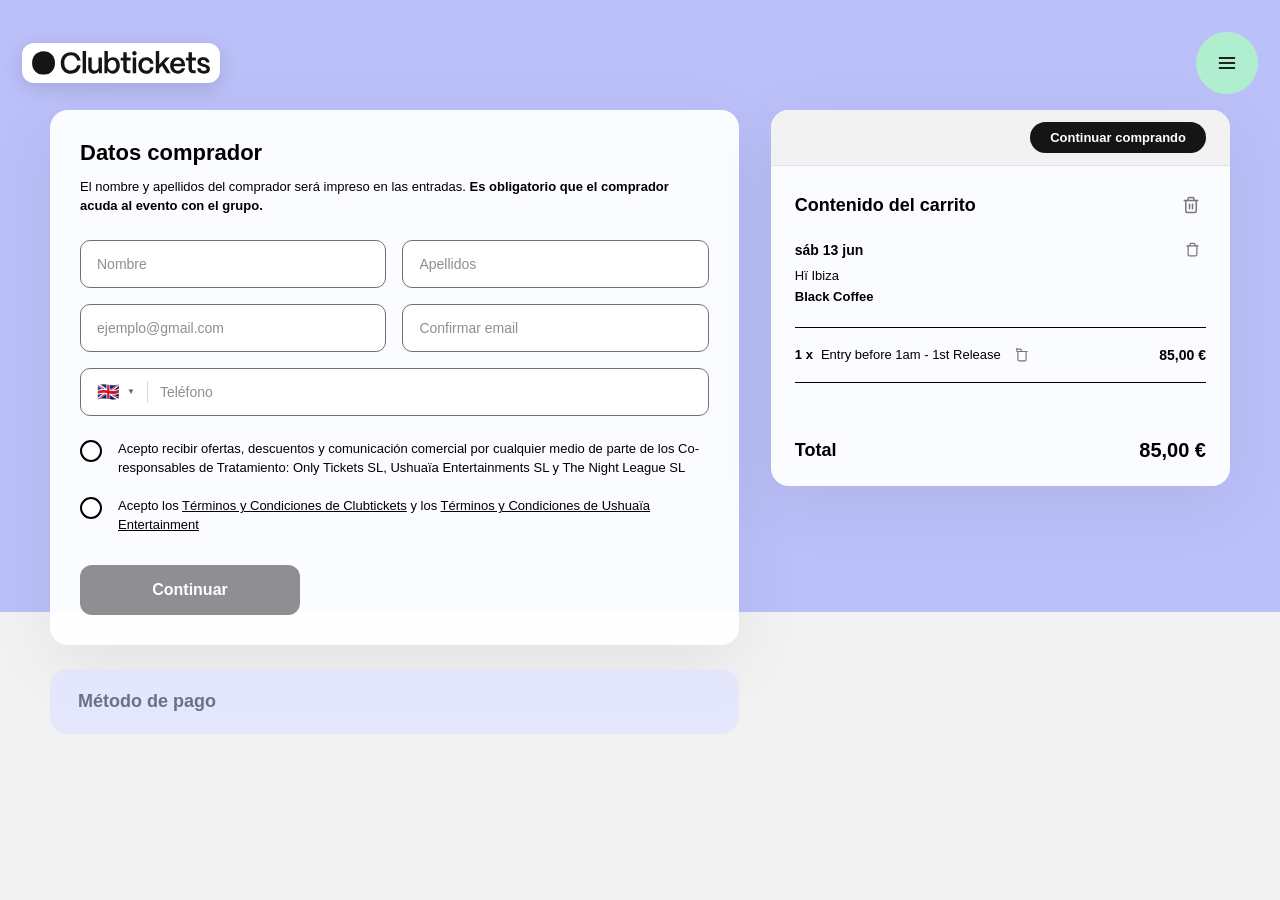
==== checkout.html @ 1be00e1f "ibiza la home" ====
<!DOCTYPE html>
<html lang="es">
<head>
  <meta charset="UTF-8">
  <meta name="viewport" content="width=device-width, initial-scale=1.0">
  <title>Checkout | Clubtickets</title>
  <link rel="stylesheet" href="styles.css">
</head>
<body class="checkout-page">
  <header class="ticket-header">
    <a class="brand" href="index.html" aria-label="Clubtickets">
      <img src="img/logo-header_biza.svg" alt="Clubtickets">
    </a>
    <button class="ticket-menu" type="button" aria-label="Menú">
      <img src="img/logo-menu_biza.svg" alt="">
    </button>
  </header>

  <main class="checkout-main">
    <div class="checkout-grid">
      <!-- Left Column: Forms -->
      <div class="checkout-left">
        <section class="checkout-card buyer-info-card">
          <h2>Datos comprador</h2>
          <p class="buyer-info-desc">
            El nombre y apellidos del comprador será impreso en las entradas. 
            <strong>Es obligatorio que el comprador acuda al evento con el grupo.</strong>
          </p>

          <form id="buyerForm" class="buyer-form">
            <div class="form-row">
              <input type="text" id="nombre" placeholder="Nombre" required>
              <input type="text" id="apellidos" placeholder="Apellidos" required>
            </div>
            
            <div class="form-row">
              <input type="email" id="email" placeholder="ejemplo@gmail.com" required>
              <input type="email" id="confirmEmail" placeholder="Confirmar email" required>
            </div>

            <div class="phone-input-container">
              <div class="country-select" id="countrySelect">
                <span class="flag">🇬🇧</span>
                <span class="dropdown-arrow">▼</span>
              </div>
              <input type="tel" id="telefono" placeholder="Teléfono" required>
            </div>

            <div class="consent-checkboxes">
              <label class="custom-checkbox-label">
                <input type="checkbox" id="consentMarketing">
                <span class="checkbox-circle"></span>
                <span class="checkbox-text">
                  Acepto recibir ofertas, descuentos y comunicación comercial por cualquier medio de parte de los Co-responsables de Tratamiento: Only Tickets SL, Ushuaïa Entertainments SL y The Night League SL
                </span>
              </label>

              <label class="custom-checkbox-label">
                <input type="checkbox" id="consentTerms" required>
                <span class="checkbox-circle"></span>
                <span class="checkbox-text">
                  Acepto los <a href="#" target="_blank">Términos y Condiciones de Clubtickets</a> y los <a href="#" target="_blank">Términos y Condiciones de Ushuaïa Entertainment</a>
                </span>
              </label>
            </div>

            <button type="submit" class="submit-btn" id="submitBtn" disabled>Continuar</button>
          </form>
        </section>

        <!-- Collapsed Payment Section -->
        <section class="checkout-card collapsed-payment-card">
          <h2>Método de pago</h2>
        </section>
      </div>

      <!-- Right Column: Cart -->
      <div class="checkout-right">
        <section class="checkout-card cart-card">
          <div class="cart-header-action">
            <a href="entradas.html" class="continue-shopping-btn">Continuar comprando</a>
          </div>

          <div class="cart-title-row">
            <h2>Contenido del carrito</h2>
            <button class="icon-btn clear-cart-btn" type="button" aria-label="Vaciar carrito">
              <svg width="18" height="18" viewBox="0 0 24 24" fill="none" stroke="currentColor" stroke-width="2" stroke-linecap="round" stroke-linejoin="round">
                <polyline points="3 6 5 6 21 6"></polyline>
                <path d="M19 6v14a2 2 0 0 1-2 2H7a2 2 0 0 1-2-2V6m3 0V4a2 2 0 0 1 2-2h4a2 2 0 0 1 2 2v2"></path>
                <line x1="10" y1="11" x2="10" y2="17"></line>
                <line x1="14" y1="11" x2="14" y2="17"></line>
              </svg>
            </button>
          </div>

          <div class="cart-items-container">
            <!-- Event header block -->
            <div class="cart-event-block">
              <div class="cart-event-title-row">
                <span class="cart-event-date">sáb 13 jun</span>
                <button class="icon-btn remove-event-btn" type="button" aria-label="Eliminar evento">
                  <svg width="15" height="15" viewBox="0 0 24 24" fill="none" stroke="currentColor" stroke-width="2" stroke-linecap="round" stroke-linejoin="round">
                    <polyline points="3 6 5 6 21 6"></polyline>
                    <path d="M19 6v14a2 2 0 0 1-2 2H7a2 2 0 0 1-2-2V6m3 0V4a2 2 0 0 1 2-2h4a2 2 0 0 1 2 2v2"></path>
                  </svg>
                </button>
              </div>
              <div class="cart-event-details">
                <p class="cart-event-venue">Hï Ibiza</p>
                <p class="cart-event-artist">Black Coffee</p>
              </div>
            </div>

            <!-- Ticket rows -->
            <div class="cart-item-row">
              <div class="cart-item-desc">
                <span class="cart-item-qty">1 x</span>
                <span class="cart-item-name">Entry before 1am - 1st Release</span>
                <button class="icon-btn remove-item-btn" type="button" aria-label="Eliminar entrada">
                  <svg width="14" height="14" viewBox="0 0 24 24" fill="none" stroke="currentColor" stroke-width="2" stroke-linecap="round" stroke-linejoin="round">
                    <polyline points="3 6 5 6 21 6"></polyline>
                    <path d="M19 6v14a2 2 0 0 1-2 2H7a2 2 0 0 1-2-2V6M3 0V4a2 2 0 0 1 2-2h4a2 2 0 0 1 2 2v2"></path>
                  </svg>
                </button>
              </div>
              <div class="cart-item-price">85,00 €</div>
            </div>
          </div>

          <div class="cart-total-divider"></div>

          <div class="cart-total-row">
            <span>Total</span>
            <strong class="cart-total-val">85,00 €</strong>
          </div>
        </section>
      </div>
    </div>
  </main>

  <script src="checkout.js"></script>
</body>
</html>
---- styles.css ----
:root {
  --black: #151515;
  --paper: #f2f2f2;
  --white: #fff;
  --muted: #696969;
  --line: #d8d8d8;
  --lavender: #bbc0f9;
  --mint: #b0eed0;
}

* {
  box-sizing: border-box;
}

html {
  scroll-behavior: smooth;
}

body {
  margin: 0;
  background: var(--paper);
  color: #000;
  font-family: Arial, "Helvetica Neue", sans-serif;
  font-size: 14px;
}

a {
  color: inherit;
}

button {
  color: inherit;
  cursor: pointer;
  font: inherit;
}

.site-header {
  align-items: center;
  display: flex;
  justify-content: space-between;
  left: 50%;
  pointer-events: none;
  position: fixed;
  top: 20px;
  transform: translateX(-50%);
  width: calc(100% - 28px);
  z-index: 20;
}

.brand,
.pill-nav,
.header-actions button {
  pointer-events: auto;
}

.brand {
  background: var(--white);
  border-radius: 12px;
  box-shadow: 0 5px 20px #0002;
  display: flex;
  padding: 8px 10px;
}

.brand img {
  display: block;
  height: auto;
  width: 178px;
}

.pill-nav {
  background: var(--white);
  border-radius: 12px;
  box-shadow: 0 5px 20px #0002;
  display: flex;
  gap: 9px;
  left: 50%;
  padding: 7px 12px;
  position: absolute;
  transform: translateX(-50%);
}

.pill-nav a {
  align-items: center;
  border-radius: 8px;
  display: flex;
  font-size: 12px;
  gap: 6px;
  padding: 8px 11px;
  text-decoration: none;
  white-space: nowrap;
}

.pill-nav .is-active {
  background: #000;
  color: #fff;
}

.pill-nav .is-active img {
  filter: brightness(0) invert(1);
}

.pill-nav .muted {
  color: #9a9a9a;
  opacity: .45;
}

.pill-nav img {
  height: 18px;
  width: 18px;
}

.header-actions {
  display: flex;
  gap: 22px;
}

.header-actions button {
  background: var(--white);
  border: 1px solid var(--black);
  border-radius: 50%;
  display: grid;
  height: 60px;
  place-items: center;
  width: 60px;
}

.header-actions .menu {
  background: var(--mint);
  border-color: var(--mint);
}

.header-actions img {
  height: 21px;
  width: 21px;
}

main {
  background: var(--paper);
  margin: 0;
  min-height: 100vh;
  width: 100%;
}

.hero {
  background: #9d9d9d;
  height: 535px;
  overflow: hidden;
  position: relative;
}

.hero-img {
  display: block;
  filter: grayscale(1);
  height: 100%;
  object-fit: cover;
  object-position: center 24%;
  opacity: .82;
  width: 100%;
}

.hero-shade {
  background: linear-gradient(90deg, #0007 0%, #0002 45%, #fff3 100%);
  inset: 0;
  position: absolute;
}

.hero-title {
  bottom: 36px;
  color: var(--white);
  left: 22px;
  position: absolute;
}

.hero-title h1 {
  font-size: clamp(30px, 3.1vw, 48px);
  font-weight: 400;
  letter-spacing: 0;
  line-height: 1;
  margin: 0 0 6px;
}

.hero-title p {
  align-items: center;
  display: flex;
  font-size: 16px;
  font-weight: 700;
  gap: 4px;
  margin: 0;
}

.hero-title img {
  filter: brightness(0) invert(1);
  width: 18px;
}

.event-panel {
  background: var(--paper);
  border-radius: 24px 24px 0 0;
  margin-top: -48px;
  padding: 78px 22px 30px;
  position: relative;
  z-index: 2;
}

.section-head {
  align-items: center;
  display: flex;
  justify-content: space-between;
  margin-bottom: 30px;
}

.section-head h2 {
  align-items: center;
  display: flex;
  font-size: 28px;
  gap: 8px;
  line-height: 1;
  margin: 0;
}

.section-head h2 img {
  width: 18px;
}

.arrows {
  display: flex;
  gap: 17px;
}

.arrows button {
  background: var(--lavender);
  border: 0;
  border-radius: 50%;
  display: grid;
  font-size: 23px;
  height: 48px;
  place-items: center;
  width: 48px;
}

.dates-row {
  display: grid;
  gap: 12px;
  grid-auto-columns: minmax(174px, 1fr);
  grid-auto-flow: column;
  overflow-x: auto;
  padding-bottom: 32px;
  scroll-behavior: smooth;
  scrollbar-width: none;
}

.dates-row::-webkit-scrollbar {
  display: none;
}

.date-card {
  background: var(--white);
  border-radius: 18px;
  min-height: 140px;
  padding: 18px 18px 17px;
}

.date-card .day {
  background: var(--paper);
  border-radius: 20px;
  display: inline-block;
  font-size: 12px;
  padding: 5px 10px;
}

.date-card .info-icon {
  float: right;
  width: 17px;
}

.date-card .time {
  align-items: center;
  display: flex;
  font-size: 13px;
  gap: 5px;
  margin: 16px 0 7px;
}

.date-card .time img {
  width: 14px;
}

.date-card strong {
  display: block;
  font-size: 20px;
  line-height: 1;
  margin-bottom: 17px;
}

.date-card a {
  background: var(--lavender);
  border: 0;
  border-radius: 7px;
  color: #000;
  display: inline-block;
  font-weight: 700;
  line-height: 1;
  padding: 8px 12px;
  text-decoration: none;
}

.rules-title {
  font-size: 26px;
  line-height: 1;
  margin: 12px 0 12px;
}

.rules {
  display: grid;
  gap: 8px;
  grid-template-columns: repeat(4, minmax(120px, 1fr));
  max-width: 690px;
}

.rules article {
  border: 1px solid var(--lavender);
  border-radius: 7px;
  min-height: 70px;
  padding: 10px;
}

.rules img {
  display: block;
  margin-bottom: 10px;
  width: 17px;
}

.rules strong {
  display: block;
  font-size: 14px;
  line-height: 1.15;
}

.rules span {
  display: block;
  font-size: 12px;
  margin-top: 2px;
}

.event-copy {
  margin: 88px auto 0;
  max-width: 1360px;
}

.event-copy h2 {
  font-size: clamp(26px, 2.6vw, 41px);
  letter-spacing: 0;
  line-height: .98;
  margin: 0 0 36px;
}

.event-copy h2:not(:first-child) {
  margin-top: 34px;
}

.event-copy p {
  font-size: 18px;
  line-height: 1.25;
  margin: 0 0 13px;
}

.event-copy a {
  color: #0000ee;
  font-weight: 700;
}

.gallery {
  display: grid;
  gap: 10px;
  grid-template-columns: .55fr .9fr;
  margin: 185px 0 100px;
}

.gallery img {
  aspect-ratio: 16 / 7;
  background: #ddd;
  border-radius: 14px;
  display: block;
  height: 100%;
  object-fit: cover;
  width: 100%;
}

.faq {
  padding: 0 0 58px;
}

.faq h2 {
  font-size: clamp(36px, 4.2vw, 56px);
  letter-spacing: 0;
  line-height: 1;
  margin: 0 0 18px 36px;
}

.faq button {
  align-items: center;
  background: transparent;
  border: 0;
  border-top: 1px solid #000;
  display: flex;
  font-size: 22px;
  font-weight: 700;
  gap: 32px;
  min-height: 62px;
  padding: 13px 0;
  text-align: left;
  width: 100%;
}

.faq button:last-child {
  border-bottom: 1px solid #000;
}

.map-section {
  background: var(--paper);
}

.map-toolbar {
  align-items: center;
  background: var(--white);
  border-top: 1px solid var(--line);
  display: flex;
  gap: 28px;
  height: 42px;
  padding: 0 12px;
}

.map-toolbar button {
  background: var(--black);
  border: 0;
  border-radius: 4px;
  color: var(--mint);
  margin-left: auto;
  padding: 8px 18px;
}

.map {
  background:
    linear-gradient(120deg, transparent 0 44%, #b5d5e8 44% 55%, transparent 55%),
    linear-gradient(25deg, #f7e2c2 0 21%, #f7f1e7 21% 45%, #d5edcf 45% 62%, #f2e0d5 62% 78%, #d8edc8 78%);
  border-top: 1px solid #cfcfcf;
  height: 360px;
  overflow: hidden;
  position: relative;
}

.map:before,
.map:after {
  content: "";
  inset: -60px;
  position: absolute;
}

.map:before {
  background: repeating-linear-gradient(34deg, transparent 0 50px, #fff8 51px 57px, transparent 58px 102px);
}

.map:after {
  background: repeating-linear-gradient(112deg, transparent 0 82px, #e9cab4 83px 89px, transparent 90px 142px);
  opacity: .55;
}

.map > button {
  background: var(--white);
  border: 0;
  border-radius: 22px;
  left: 12px;
  padding: 12px 18px;
  position: absolute;
  top: 22px;
  z-index: 2;
}

.pin {
  background: var(--black);
  border-radius: 50%;
  box-shadow: 0 0 0 12px var(--white);
  height: 48px;
  left: 50%;
  position: absolute;
  top: 42%;
  transform: translate(-50%, -50%);
  width: 48px;
  z-index: 2;
}

.pin:after {
  background: var(--mint);
  border-radius: 50%;
  content: "";
  inset: 14px;
  position: absolute;
}

.price {
  background: var(--white);
  border-radius: 14px;
  box-shadow: 0 1px 4px #0002;
  color: #3860be;
  font-weight: 700;
  padding: 6px 9px;
  position: absolute;
  z-index: 2;
}

.p1 { left: 51%; top: 55%; }
.p2 { left: 35%; top: 80%; }
.p3 { left: 42%; top: 67%; }
.p4 { left: 58%; top: 38%; }

.site-footer {
  background: var(--black);
  color: #fff;
  margin: 0;
  padding: 42px 22px 24px;
  width: 100%;
}

.footer-logo {
  display: block;
  margin: 0 auto 44px;
  max-width: 80%;
  width: 330px;
}

.footer-grid {
  display: grid;
  gap: 72px;
  grid-template-columns: 1.45fr 1fr 1.1fr .72fr;
}

.site-footer h3 {
  border-bottom: 1px solid var(--mint);
  font-size: 24px;
  font-weight: 700;
  line-height: 1;
  margin: 0 0 14px;
  padding: 0 0 14px;
}

.site-footer p {
  border-bottom: 1px solid #b0eed077;
  color: #eee;
  font-size: 18px;
  line-height: 1;
  margin: 0 0 14px;
  padding: 0 0 14px;
}

.social {
  display: flex;
  flex-direction: column;
  gap: 22px;
  padding-top: 62px;
}

.social button {
  background: transparent;
  border: 1px solid var(--mint);
  border-radius: 12px;
  color: #fff;
  font-size: 18px;
  padding: 13px 26px;
}

.legal {
  color: #888;
  display: flex;
  font-size: 16px;
  gap: 72px;
  margin-top: 72px;
}

.chat,
.cookies {
  background: #fff;
  border: 3px solid var(--lavender);
  border-radius: 50%;
  bottom: 18px;
  height: 43px;
  position: fixed;
  transition: bottom 0.3s cubic-bezier(0.16, 1, 0.3, 1);
  width: 43px;
  z-index: 30;
}

.chat {
  right: 18px;
}

.cookies {
  left: 18px;
}

.tickets-page {
  background:
    linear-gradient(90deg, #0006 0%, #fff4 100%),
    url("img/smart_retina_.jpeg") center top / cover fixed;
  min-height: 100vh;
}

.tickets-page:before {
  background: #fffffff0;
  content: "";
  inset: 0 0 0 50%;
  pointer-events: none;
  position: fixed;
}

.ticket-header {
  align-items: center;
  display: flex;
  justify-content: space-between;
  left: 22px;
  pointer-events: none;
  position: fixed;
  right: 22px;
  top: 32px;
  z-index: 20;
}

.ticket-header .brand,
.ticket-menu {
  pointer-events: auto;
}

.ticket-menu {
  background: var(--mint);
  border: 0;
  border-radius: 50%;
  display: grid;
  height: 62px;
  place-items: center;
  width: 62px;
}

.ticket-menu img {
  width: 20px;
}

.ticket-main {
  background: transparent;
  display: grid;
  gap: 26px;
  margin: 0;
  min-height: 100vh;
  padding: 92px 20px 110px;
  position: relative;
  width: min(100%, 980px);
  z-index: 1;
}

.checkout-card {
  background: #fffffff2;
  border-radius: 18px;
  box-shadow: 0 18px 70px #00000012;
  overflow: hidden;
}

.checkout-card-main {
  margin-top: 0;
}

.event-summary {
  align-items: center;
  border-bottom: 1px solid #eee;
  display: flex;
  gap: 20px;
  padding: 26px 28px 22px;
}

.event-summary > img {
  border-radius: 8px;
  box-shadow: 0 8px 22px #0002;
  height: 68px;
  object-fit: cover;
  width: 68px;
}

.event-summary h1 {
  font-size: 29px;
  line-height: 1;
  margin: 0 0 14px;
}

.event-summary p {
  align-items: center;
  color: #9a9a9a;
  display: flex;
  flex-wrap: wrap;
  font-size: 13px;
  gap: 18px;
  margin: 0;
}

.event-summary span,
.ticket-section-title {
  align-items: center;
  display: flex;
  gap: 7px;
}

.event-summary span img,
.ticket-section-title img {
  opacity: .75;
  width: 16px;
}

.ticket-section-title {
  border-bottom: 1px solid #eee;
  font-size: 17px;
  line-height: 1;
  margin: 0;
  padding: 18px 28px;
}

.ticket-list {
  display: grid;
  gap: 14px;
  padding: 24px 20px;
}

.ticket-row {
  align-items: center;
  background: #f8f8f9e8;
  border: 1px solid #e4e4e8;
  border-radius: 12px;
  display: grid;
  gap: 16px;
  grid-template-columns: 1fr auto auto;
  min-height: 82px;
  padding: 18px 20px;
}

.ticket-row h3 {
  font-size: 16px;
  line-height: 1.15;
  margin: 0 0 9px;
}

.ticket-row h3 span {
  color: #888;
  font-size: 13px;
  margin-left: 8px;
}

.ticket-row p {
  color: #777;
  font-size: 12px;
  line-height: 1.25;
  margin: 0;
}

.ticket-row small {
  background: #f4b000;
  border-radius: 4px;
  display: inline-block;
  font-size: 11px;
  font-weight: 700;
  margin-bottom: 13px;
  padding: 4px 9px;
}

.ticket-row strong {
  color: var(--lavender);
  font-size: 17px;
}

.quantity {
  align-items: center;
  background: #fff;
  border: 1px solid #d8d8d8;
  border-radius: 7px;
  display: grid;
  grid-template-columns: 34px 34px 34px;
  height: 34px;
  overflow: hidden;
}

.quantity button {
  background: #fff;
  border: 0;
  font-size: 24px;
  height: 34px;
  line-height: 1;
}

.quantity span {
  border-left: 1px solid #e2e2e2;
  border-right: 1px solid #e2e2e2;
  display: grid;
  font-weight: 700;
  height: 34px;
  place-items: center;
}

.info-checkout {
  padding-bottom: 38px;
}

.info-checkout h3 {
  color: #777;
  font-size: 13px;
  margin: 34px 28px 14px;
}

.ticket-rules {
  margin: 0 28px;
  max-width: none;
}

.time-box,
.lineup-box {
  background: #f4f4f5e8;
  border-radius: 10px;
  margin: 0 28px;
  padding: 20px 22px;
}

.time-box {
  align-items: center;
  display: grid;
  gap: 2px 14px;
  grid-template-columns: 30px auto 1fr;
}

.time-box img {
  grid-row: span 2;
  width: 30px;
}

.time-box span {
  color: #888;
  font-size: 12px;
}

.time-box strong {
  font-size: 18px;
}

.lineup-box p {
  font-size: 15px;
  margin: 0 0 9px;
}

.lineup-box p:nth-child(4) {
  margin-top: 28px;
}

@media (max-width: 900px) {
  .site-header {
    top: 10px;
  }

  .brand img {
    width: 145px;
  }

  .pill-nav {
    display: none;
  }

  .header-actions {
    gap: 12px;
  }

  .header-actions button {
    height: 42px;
    width: 42px;
  }

  .hero {
    height: 325px;
  }

  .hero-title {
    bottom: 38px;
  }

  .event-panel {
    border-radius: 18px 18px 0 0;
    margin-top: -28px;
    padding: 42px 14px 78px;
  }

  .section-head h2 {
    font-size: 22px;
  }

  .arrows button {
    height: 40px;
    width: 40px;
  }

  .dates-row {
    grid-auto-columns: 150px;
  }

  .date-card {
    min-height: 120px;
    padding: 14px;
  }

  .date-card strong {
    font-size: 17px;
  }

  .rules-title {
    font-size: 20px;
  }

  .rules {
    grid-template-columns: repeat(4, minmax(88px, 1fr));
  }

  .event-copy {
    margin-top: 70px;
    padding: 0 14px;
  }

  .event-copy p {
    font-size: 14px;
  }

  .gallery {
    margin: 90px 0 70px;
  }

  .faq h2 {
    margin-left: 22px;
  }

  .faq button {
    font-size: 18px;
    gap: 24px;
  }

  .footer-grid {
    gap: 22px;
    grid-template-columns: 1fr;
  }

  .site-footer h3 {
    font-size: 22px;
  }

  .site-footer p,
  .social button {
    font-size: 16px;
  }

  .social {
    padding-top: 12px;
  }

  .legal {
    flex-direction: column;
    gap: 12px;
    margin-top: 42px;
  }
}

@media (max-width: 560px) {
  .hero {
    height: 285px;
  }

  .hero-img {
    object-position: center top;
  }

  .hero-title h1 {
    font-size: 29px;
  }

  .section-head {
    margin-bottom: 20px;
  }

  .rules {
    grid-template-columns: repeat(2, minmax(0, 1fr));
  }

  .event-copy {
    margin-top: 50px;
    padding: 0 4px;
  }

  .event-copy h2 {
    line-height: 1.04;
  }

  .gallery {
    grid-template-columns: 1fr;
    margin: 64px 0 54px;
  }

  .gallery img {
    aspect-ratio: 16 / 9;
  }

  .faq h2 {
    margin-left: 0;
  }

  .faq button {
    font-size: 16px;
    gap: 14px;
  }

  .map-toolbar {
    gap: 14px;
    overflow-x: auto;
  }

  .map-toolbar button {
    white-space: nowrap;
  }

  .tickets-page:before {
    inset: 0;
  }

  .ticket-header {
    left: 14px;
    right: 14px;
    top: 14px;
  }

  .ticket-menu {
    height: 44px;
    width: 44px;
  }

  .ticket-main {
    padding: 74px 12px 92px;
  }

  .event-summary {
    align-items: flex-start;
    padding: 18px;
  }

  .event-summary h1 {
    font-size: 23px;
  }

  .event-summary p {
    gap: 10px;
  }

  .ticket-section-title {
    padding: 16px 18px;
  }

  .ticket-list {
    padding: 16px;
  }

  .ticket-row {
    grid-template-columns: 1fr;
    padding: 16px;
  }

  .ticket-row strong {
    justify-self: start;
  }

  .quantity {
    justify-self: end;
  }

  .ticket-rules {
    grid-template-columns: repeat(2, minmax(0, 1fr));
    margin: 0 18px;
  }

  .info-checkout h3 {
    margin-left: 18px;
    margin-right: 18px;
  }

  .time-box,
  .lineup-box {
    margin-left: 18px;
    margin-right: 18px;
  }
}

/* ==========================================================================
   Checkout Footer Bar
   ========================================================================== */
.checkout-footer {
  background: #ffffff;
  border-top: 1px solid #e4e4e8;
  bottom: 0;
  box-shadow: 0 -10px 30px rgba(0, 0, 0, 0.05);
  left: 0;
  position: fixed;
  right: 0;
  transform: translateY(100%);
  transition: transform 0.3s cubic-bezier(0.16, 1, 0.3, 1);
  z-index: 100;
}

.checkout-footer.is-visible {
  transform: translateY(0);
}

.checkout-footer-container {
  align-items: center;
  display: flex;
  justify-content: space-between;
  margin: 0 auto;
  max-width: 980px;
  padding: 16px 20px;
  width: 100%;
}

.checkout-footer-info {
  display: flex;
  flex-direction: column;
}

.checkout-footer-count {
  color: #777;
  font-size: 13px;
  font-weight: 500;
  margin-bottom: 4px;
}

.checkout-footer-price {
  color: #000;
  font-size: 24px;
  font-weight: 700;
}

.checkout-footer-btn {
  background: var(--black);
  border: 0;
  border-radius: 8px;
  color: #fff;
  font-size: 16px;
  font-weight: 700;
  padding: 14px 28px;
  transition: opacity 0.2s ease, transform 0.1s ease;
}

.checkout-footer-btn:hover {
  opacity: 0.9;
}

.checkout-footer-btn:active {
  transform: scale(0.98);
}

body.has-checkout-footer .chat,
body.has-checkout-footer .cookies {
  bottom: 98px;
}

@media (max-width: 560px) {
  .checkout-footer-container {
    padding: 12px 16px;
  }
  
  .checkout-footer-price {
    font-size: 20px;
  }
  
  .checkout-footer-btn {
    font-size: 14px;
    padding: 10px 20px;
  }

  body.has-checkout-footer .chat,
  body.has-checkout-footer .cookies {
    bottom: 86px;
  }
}

/* ==========================================================================
   Checkout Page Layout & Components
   ========================================================================== */
.checkout-page {
  background: linear-gradient(to bottom, #bbc0f9 68%, var(--paper) 68%);
  min-height: 100vh;
}

.checkout-main {
  background: transparent;
  margin: 0;
  min-height: 100vh;
  padding: 110px 20px 40px;
  position: relative;
  width: 100%;
}

.checkout-grid {
  display: grid;
  grid-template-columns: 1.2fr 0.8fr;
  gap: 32px;
  margin: 0 auto;
  max-width: 1180px;
  width: 100%;
}

.checkout-left,
.checkout-right {
  display: flex;
  flex-direction: column;
}

.buyer-info-card {
  padding: 30px;
}

.buyer-info-card h2 {
  font-size: 22px;
  font-weight: 700;
  margin: 0 0 12px;
  color: #000;
}

.buyer-info-desc {
  color: #000;
  font-size: 13px;
  line-height: 1.45;
  margin: 0 0 24px;
}

.buyer-info-desc strong {
  font-weight: 700;
}

.buyer-form .form-row {
  display: grid;
  grid-template-columns: 1fr 1fr;
  gap: 16px;
  margin-bottom: 16px;
}

.buyer-form input[type="text"],
.buyer-form input[type="email"],
.buyer-form input[type="tel"] {
  border: 1px solid #707070;
  border-radius: 10px;
  font-size: 14px;
  height: 48px;
  padding: 0 16px;
  width: 100%;
  background: #fff;
  color: #000;
  outline: none;
}

.buyer-form input::placeholder {
  color: #8e8e93;
}

.phone-input-container {
  align-items: center;
  border: 1px solid #707070;
  border-radius: 10px;
  display: flex;
  height: 48px;
  margin-bottom: 24px;
  overflow: hidden;
  background: #fff;
  padding: 0 16px;
}

.country-select {
  align-items: center;
  display: flex;
  gap: 8px;
  margin-right: 12px;
  user-select: none;
  border-right: 1px solid #d8d8d8;
  padding-right: 12px;
}

.country-select .flag {
  font-size: 18px;
}

.country-select .dropdown-arrow {
  font-size: 8px;
  color: #666;
}

.phone-input-container input[type="tel"] {
  border: 0;
  height: 100%;
  padding: 0;
  width: 100%;
}

.consent-checkboxes {
  margin-bottom: 30px;
}

.custom-checkbox-label {
  align-items: flex-start;
  cursor: pointer;
  display: flex;
  gap: 16px;
  margin-bottom: 20px;
}

.custom-checkbox-label input[type="checkbox"] {
  display: none;
}

.checkbox-circle {
  border: 2px solid #000;
  border-radius: 50%;
  display: inline-block;
  flex-shrink: 0;
  height: 22px;
  position: relative;
  width: 22px;
  background: #fff;
}

.custom-checkbox-label input[type="checkbox"]:checked + .checkbox-circle::after {
  background: #000;
  border-radius: 50%;
  content: "";
  height: 12px;
  left: 50%;
  position: absolute;
  top: 50%;
  transform: translate(-50%, -50%);
  width: 12px;
}

.checkbox-text {
  font-size: 13px;
  line-height: 1.45;
  color: #000;
}

.checkbox-text a {
  color: inherit;
  text-decoration: underline;
}

.submit-btn {
  background: #8e8e93;
  border: 0;
  border-radius: 12px;
  color: #fff;
  font-size: 16px;
  font-weight: 700;
  height: 50px;
  width: 100%;
  max-width: 220px;
  transition: background-color 0.2s ease, opacity 0.2s ease;
}

.submit-btn:not(:disabled) {
  background: var(--black);
  cursor: pointer;
}

.submit-btn:not(:disabled):hover {
  opacity: 0.9;
}

.submit-btn:active:not(:disabled) {
  transform: scale(0.98);
}

.collapsed-payment-card {
  background: rgba(225, 228, 255, 0.75);
  border-radius: 18px;
  padding: 22px 28px;
  margin-top: 24px;
  box-shadow: none;
}

.collapsed-payment-card h2 {
  color: #6d7085;
  font-size: 18px;
  margin: 0;
  font-weight: 600;
}

.cart-card {
  padding: 0;
  overflow: hidden;
}

.cart-header-action {
  background: #f2f2f2;
  padding: 12px 24px;
  display: flex;
  justify-content: flex-end;
  border-bottom: 1px solid #e4e4e8;
}

.continue-shopping-btn {
  background: var(--black);
  border: 0;
  border-radius: 16px;
  color: #fff;
  font-size: 13px;
  font-weight: 700;
  padding: 8px 20px;
  text-decoration: none;
  transition: opacity 0.2s ease;
}

.continue-shopping-btn:hover {
  opacity: 0.9;
}

.cart-card .cart-title-row {
  display: flex;
  justify-content: space-between;
  align-items: center;
  padding: 24px 24px 16px;
}

.cart-title-row h2 {
  font-size: 18px;
  font-weight: 700;
  margin: 0;
  color: #000;
}

.icon-btn {
  background: transparent;
  border: 0;
  color: #777;
  cursor: pointer;
  display: inline-flex;
  align-items: center;
  justify-content: center;
  padding: 6px;
  transition: color 0.2s ease, transform 0.1s ease;
}

.icon-btn:hover {
  color: #000;
}

.icon-btn:active {
  transform: scale(0.9);
}

.cart-items-container {
  padding: 0 24px 16px;
}

.cart-event-block {
  margin-bottom: 20px;
}

.cart-event-title-row {
  display: flex;
  justify-content: space-between;
  align-items: center;
  margin-bottom: 4px;
}

.cart-event-date {
  font-size: 14px;
  font-weight: 700;
  color: #000;
}

.cart-event-details {
  font-size: 13px;
  color: #000;
  line-height: 1.45;
}

.cart-event-venue,
.cart-event-artist {
  margin: 0 0 2px;
}

.cart-event-artist {
  font-weight: 700;
}

.cart-item-row {
  display: flex;
  justify-content: space-between;
  align-items: center;
  padding: 14px 0;
  border-top: 1.5px solid #000;
  border-bottom: 1.5px solid #000;
  margin-bottom: 24px;
}

.cart-item-desc {
  display: flex;
  align-items: center;
  gap: 8px;
  font-size: 13px;
  color: #000;
}

.cart-item-qty {
  font-weight: 700;
}

.cart-item-name {
  font-weight: 500;
}

.cart-item-price {
  font-size: 14px;
  font-weight: 700;
  color: #000;
}

.cart-total-row {
  display: flex;
  justify-content: space-between;
  align-items: center;
  padding: 16px 24px 24px;
  font-size: 18px;
}

.cart-total-row span {
  font-weight: 600;
}

.cart-total-val {
  font-size: 20px;
  font-weight: 700;
  color: #000;
}

@media (max-width: 900px) {
  .checkout-grid {
    grid-template-columns: 1fr;
    gap: 24px;
  }
}

@media (max-width: 560px) {
  .checkout-page {
    background: linear-gradient(to bottom, #bbc0f9 50%, var(--paper) 50%);
  }

  .checkout-main {
    padding: 80px 12px 30px;
  }

  .buyer-info-card {
    padding: 20px 16px;
  }

  .buyer-form .form-row {
    grid-template-columns: 1fr;
    gap: 12px;
  }
  
  .submit-btn {
    max-width: 100%;
  }

  .cart-card .cart-title-row {
    padding: 20px 16px 12px;
  }

  .cart-items-container {
    padding: 0 16px 12px;
  }

  .cart-total-row {
    padding: 12px 16px 20px;
  }
}
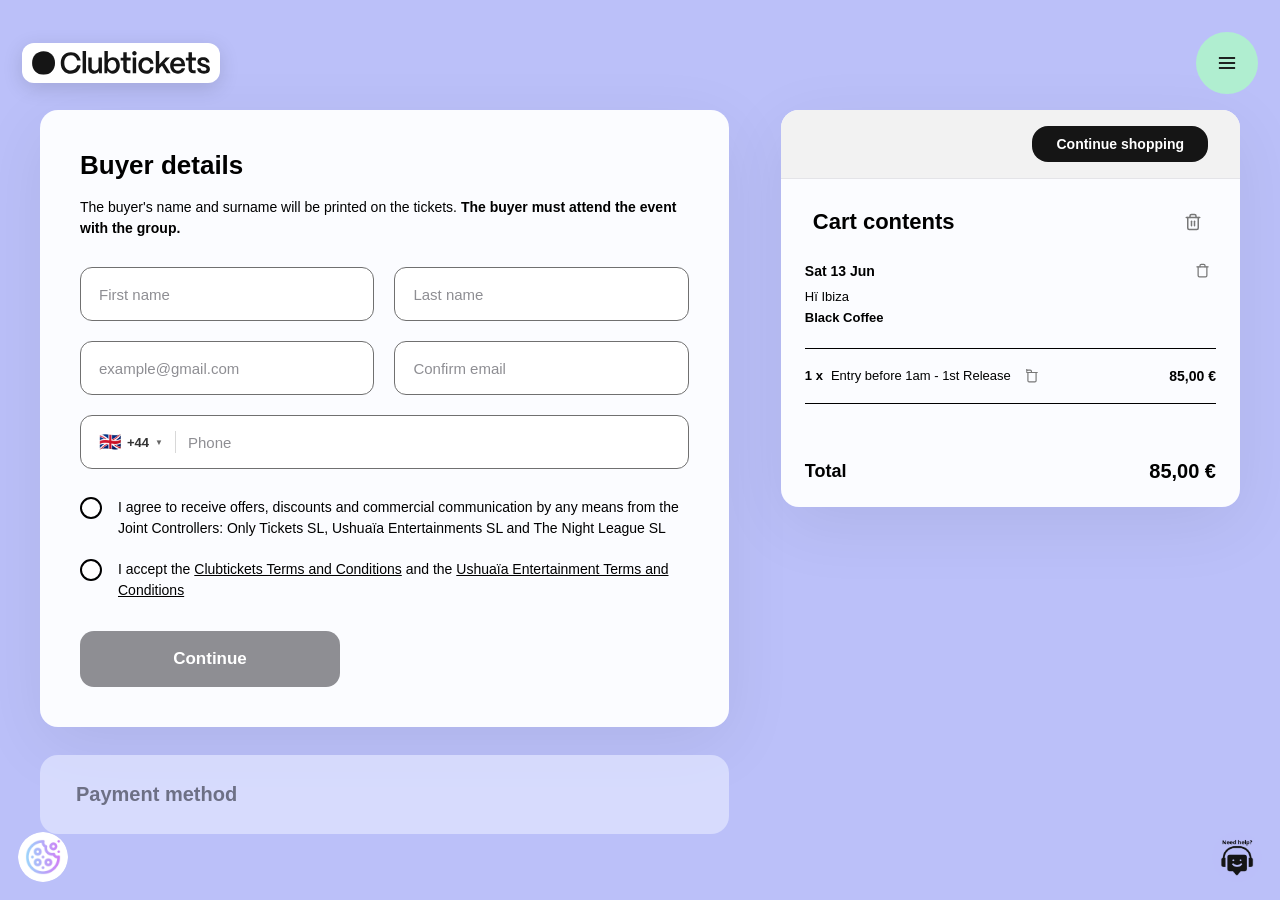
==== commit b6f5cb8c: "card card" ====
--- a/checkout.html
+++ b/checkout.html
@@ -1,5 +1,5 @@
 <!DOCTYPE html>
-<html lang="es">
+<html lang="en">
 <head>
   <meta charset="UTF-8">
   <meta name="viewport" content="width=device-width, initial-scale=1.0">
@@ -11,7 +11,7 @@
     <a class="brand" href="index.html" aria-label="Clubtickets">
       <img src="img/logo-header_biza.svg" alt="Clubtickets">
     </a>
-    <button class="ticket-menu" type="button" aria-label="Menú">
+    <button class="ticket-menu" type="button" aria-label="Menu">
       <img src="img/logo-menu_biza.svg" alt="">
     </button>
   </header>
@@ -21,29 +21,33 @@
       <!-- Left Column: Forms -->
       <div class="checkout-left">
         <section class="checkout-card buyer-info-card">
-          <h2>Datos comprador</h2>
+          <h2>Buyer details</h2>
           <p class="buyer-info-desc">
-            El nombre y apellidos del comprador será impreso en las entradas. 
-            <strong>Es obligatorio que el comprador acuda al evento con el grupo.</strong>
+            The buyer's name and surname will be printed on the tickets.
+            <strong>The buyer must attend the event with the group.</strong>
           </p>
 
           <form id="buyerForm" class="buyer-form">
             <div class="form-row">
-              <input type="text" id="nombre" placeholder="Nombre" required>
-              <input type="text" id="apellidos" placeholder="Apellidos" required>
+              <input type="text" id="nombre" placeholder="First name" required>
+              <input type="text" id="apellidos" placeholder="Last name" required>
             </div>
             
             <div class="form-row">
-              <input type="email" id="email" placeholder="ejemplo@gmail.com" required>
-              <input type="email" id="confirmEmail" placeholder="Confirmar email" required>
+              <input type="email" id="email" placeholder="example@gmail.com" required>
+              <input type="email" id="confirmEmail" placeholder="Confirm email" required>
             </div>
 
             <div class="phone-input-container">
-              <div class="country-select" id="countrySelect">
-                <span class="flag">🇬🇧</span>
-                <span class="dropdown-arrow">▼</span>
+              <div class="country-select-wrapper">
+                <div class="country-select" id="countrySelect">
+                  <span class="flag" id="selectedFlag">🇬🇧</span>
+                  <span class="dial-code" id="selectedDial">+44</span>
+                  <span class="dropdown-arrow">▼</span>
+                </div>
+                <div class="country-dropdown" id="countryDropdown"></div>
               </div>
-              <input type="tel" id="telefono" placeholder="Teléfono" required>
+              <input type="tel" id="telefono" placeholder="Phone" required>
             </div>
 
             <div class="consent-checkboxes">
@@ -51,7 +55,7 @@
                 <input type="checkbox" id="consentMarketing">
                 <span class="checkbox-circle"></span>
                 <span class="checkbox-text">
-                  Acepto recibir ofertas, descuentos y comunicación comercial por cualquier medio de parte de los Co-responsables de Tratamiento: Only Tickets SL, Ushuaïa Entertainments SL y The Night League SL
+                  I agree to receive offers, discounts and commercial communication by any means from the Joint Controllers: Only Tickets SL, Ushuaïa Entertainments SL and The Night League SL
                 </span>
               </label>
 
@@ -59,18 +63,18 @@
                 <input type="checkbox" id="consentTerms" required>
                 <span class="checkbox-circle"></span>
                 <span class="checkbox-text">
-                  Acepto los <a href="#" target="_blank">Términos y Condiciones de Clubtickets</a> y los <a href="#" target="_blank">Términos y Condiciones de Ushuaïa Entertainment</a>
+                  I accept the <a href="#" target="_blank">Clubtickets Terms and Conditions</a> and the <a href="#" target="_blank">Ushuaïa Entertainment Terms and Conditions</a>
                 </span>
               </label>
             </div>
 
-            <button type="submit" class="submit-btn" id="submitBtn" disabled>Continuar</button>
+            <button type="submit" class="submit-btn" id="submitBtn" disabled>Continue</button>
           </form>
         </section>
 
         <!-- Collapsed Payment Section -->
         <section class="checkout-card collapsed-payment-card">
-          <h2>Método de pago</h2>
+          <h2>Payment method</h2>
         </section>
       </div>
 
@@ -78,12 +82,12 @@
       <div class="checkout-right">
         <section class="checkout-card cart-card">
           <div class="cart-header-action">
-            <a href="entradas.html" class="continue-shopping-btn">Continuar comprando</a>
+            <a href="entradas.html" class="continue-shopping-btn">Continue shopping</a>
           </div>
 
           <div class="cart-title-row">
-            <h2>Contenido del carrito</h2>
-            <button class="icon-btn clear-cart-btn" type="button" aria-label="Vaciar carrito">
+            <h2>Cart contents</h2>
+            <button class="icon-btn clear-cart-btn" type="button" aria-label="Empty cart">
               <svg width="18" height="18" viewBox="0 0 24 24" fill="none" stroke="currentColor" stroke-width="2" stroke-linecap="round" stroke-linejoin="round">
                 <polyline points="3 6 5 6 21 6"></polyline>
                 <path d="M19 6v14a2 2 0 0 1-2 2H7a2 2 0 0 1-2-2V6m3 0V4a2 2 0 0 1 2-2h4a2 2 0 0 1 2 2v2"></path>
@@ -97,8 +101,8 @@
             <!-- Event header block -->
             <div class="cart-event-block">
               <div class="cart-event-title-row">
-                <span class="cart-event-date">sáb 13 jun</span>
-                <button class="icon-btn remove-event-btn" type="button" aria-label="Eliminar evento">
+                <span class="cart-event-date">Sat 13 Jun</span>
+                <button class="icon-btn remove-event-btn" type="button" aria-label="Remove event">
                   <svg width="15" height="15" viewBox="0 0 24 24" fill="none" stroke="currentColor" stroke-width="2" stroke-linecap="round" stroke-linejoin="round">
                     <polyline points="3 6 5 6 21 6"></polyline>
                     <path d="M19 6v14a2 2 0 0 1-2 2H7a2 2 0 0 1-2-2V6m3 0V4a2 2 0 0 1 2-2h4a2 2 0 0 1 2 2v2"></path>
@@ -116,7 +120,7 @@
               <div class="cart-item-desc">
                 <span class="cart-item-qty">1 x</span>
                 <span class="cart-item-name">Entry before 1am - 1st Release</span>
-                <button class="icon-btn remove-item-btn" type="button" aria-label="Eliminar entrada">
+                <button class="icon-btn remove-item-btn" type="button" aria-label="Remove ticket">
                   <svg width="14" height="14" viewBox="0 0 24 24" fill="none" stroke="currentColor" stroke-width="2" stroke-linecap="round" stroke-linejoin="round">
                     <polyline points="3 6 5 6 21 6"></polyline>
                     <path d="M19 6v14a2 2 0 0 1-2 2H7a2 2 0 0 1-2-2V6M3 0V4a2 2 0 0 1 2-2h4a2 2 0 0 1 2 2v2"></path>
@@ -138,6 +142,12 @@
     </div>
   </main>
 
+  <button class="chat" aria-label="Help">
+    <img src="img/bizar-help.webp" alt="Help">
+  </button>
+  <button class="cookies" aria-label="Cookies">
+    <img src="img/cookies_biza.png" alt="Cookies">
+  </button>
   <script src="checkout.js"></script>
 </body>
 </html>
--- a/styles.css
+++ b/styles.css
@@ -1,3 +1,10 @@
+@font-face {
+  font-family: 'PP Mori';
+  src: url('PPMori-Regular-biza.otf') format('opentype');
+  font-weight: 400;
+  font-style: normal;
+}
+
 :root {
   --black: #151515;
   --paper: #f2f2f2;
@@ -72,9 +79,9 @@
   border-radius: 12px;
   box-shadow: 0 5px 20px #0002;
   display: flex;
-  gap: 9px;
+  gap: 12px;
   left: 50%;
-  padding: 7px 12px;
+  padding: 10px 16px;
   position: absolute;
   transform: translateX(-50%);
 }
@@ -83,9 +90,9 @@
   align-items: center;
   border-radius: 8px;
   display: flex;
-  font-size: 12px;
-  gap: 6px;
-  padding: 8px 11px;
+  font-size: 14px;
+  gap: 8px;
+  padding: 10px 14px;
   text-decoration: none;
   white-space: nowrap;
 }
@@ -105,8 +112,8 @@
 }
 
 .pill-nav img {
-  height: 18px;
-  width: 18px;
+  height: 20px;
+  width: 20px;
 }
 
 .header-actions {
@@ -141,9 +148,146 @@
   width: 100%;
 }
 
+.menu-overlay {
+  background: #B0EED0;
+  display: flex;
+  flex-direction: column;
+  height: 100dvh;
+  inset: 0;
+  opacity: 0;
+  pointer-events: none;
+  position: fixed;
+  transform: translateX(100%);
+  transition: transform 0.4s cubic-bezier(0.16, 1, 0.3, 1), opacity 0.3s ease;
+  width: 100%;
+  z-index: 40;
+}
+
+.menu-overlay.is-open {
+  opacity: 1;
+  pointer-events: auto;
+  transform: translateX(0);
+}
+
+body.menu-open {
+  overflow: hidden;
+}
+
+.menu-overlay-top {
+  align-items: center;
+  display: flex;
+  justify-content: space-between;
+  padding: 22px 22px 0;
+}
+
+.menu-brand {
+  background: var(--white);
+  border-radius: 12px;
+  box-shadow: 0 5px 20px #0002;
+  display: flex;
+  padding: 8px 10px;
+}
+
+.menu-brand img {
+  display: block;
+  height: auto;
+  width: 178px;
+}
+
+.lang-switch {
+  align-items: center;
+  display: flex;
+  font-size: 14px;
+  font-weight: 500;
+  gap: 4px;
+}
+
+.lang-switch a {
+  color: #666;
+  text-decoration: none;
+}
+
+.lang-switch a.is-active {
+  color: #000;
+  font-weight: 700;
+}
+
+.lang-switch span {
+  color: #888;
+}
+
+.menu-close {
+  background: var(--mint);
+  border: 1px solid var(--black);
+  border-radius: 50%;
+  cursor: pointer;
+  display: grid;
+  height: 60px;
+  place-items: center;
+  width: 60px;
+}
+
+.menu-close img {
+  height: 21px;
+  width: 21px;
+}
+
+.menu-overlay-nav {
+  display: grid;
+  flex: 1;
+  gap: 48px;
+  grid-template-columns: 1.4fr 1fr;
+  margin: 0 auto;
+  max-width: 1200px;
+  overflow-y: auto;
+  padding: 42px 22px 80px;
+  width: 100%;
+}
+
+.menu-col-left {
+  display: flex;
+  flex-direction: column;
+}
+
+.menu-col-left a {
+  border-bottom: 1px solid #000;
+  color: #000;
+  font-size: clamp(28px, 4vw, 52px);
+  font-weight: 700;
+  line-height: 1;
+  padding: 18px 0;
+  text-decoration: none;
+}
+
+.menu-col-left a:first-child {
+  border-top: 1px solid #000;
+}
+
+.menu-col-right {
+  display: flex;
+  flex-direction: column;
+  padding-top: 12px;
+}
+
+.menu-col-right a {
+  align-items: center;
+  color: #000;
+  display: flex;
+  font-size: clamp(16px, 2vw, 22px);
+  gap: 10px;
+  padding: 12px 0;
+  text-decoration: none;
+}
+
+.menu-col-right a span {
+  font-size: 18px;
+  font-weight: 400;
+  line-height: 1;
+}
+
 .hero {
   background: #9d9d9d;
-  height: 535px;
+  height: 600px;
   overflow: hidden;
   position: relative;
 }
@@ -153,13 +297,13 @@
   filter: grayscale(1);
   height: 100%;
   object-fit: cover;
-  object-position: center 24%;
-  opacity: .82;
+  object-position: center 35%;
+  opacity: 1;
   width: 100%;
 }
 
 .hero-shade {
-  background: linear-gradient(90deg, #0007 0%, #0002 45%, #fff3 100%);
+  background: linear-gradient(90deg, rgba(60, 40, 20, 0.4) 0%, rgba(60, 40, 20, 0.2) 45%, rgba(255, 255, 255, 0.1) 100%);
   inset: 0;
   position: absolute;
 }
@@ -196,7 +340,7 @@
 .event-panel {
   background: var(--paper);
   border-radius: 24px 24px 0 0;
-  margin-top: -48px;
+  margin-top: -24px;
   padding: 78px 22px 30px;
   position: relative;
   z-index: 2;
@@ -219,7 +363,7 @@
 }
 
 .section-head h2 img {
-  width: 18px;
+  width: 24px;
 }
 
 .arrows {
@@ -241,7 +385,7 @@
 .dates-row {
   display: grid;
   gap: 12px;
-  grid-auto-columns: minmax(174px, 1fr);
+  grid-auto-columns: minmax(350px, 1fr);
   grid-auto-flow: column;
   overflow-x: auto;
   padding-bottom: 32px;
@@ -256,51 +400,52 @@
 .date-card {
   background: var(--white);
   border-radius: 18px;
-  min-height: 140px;
-  padding: 18px 18px 17px;
+  min-height: 253px;
+  padding: 24px 24px 22px;
 }
 
 .date-card .day {
   background: var(--paper);
   border-radius: 20px;
   display: inline-block;
-  font-size: 12px;
-  padding: 5px 10px;
+  font-size: 18px;
+  padding: 8px 16px;
 }
 
 .date-card .info-icon {
   float: right;
-  width: 17px;
+  width: 24px;
 }
 
 .date-card .time {
   align-items: center;
   display: flex;
-  font-size: 13px;
-  gap: 5px;
-  margin: 16px 0 7px;
+  font-size: 20px;
+  gap: 8px;
+  margin: 30px 0 15px;
 }
 
 .date-card .time img {
-  width: 14px;
+  width: 22px;
 }
 
 .date-card strong {
   display: block;
-  font-size: 20px;
+  font-size: 32px;
   line-height: 1;
-  margin-bottom: 17px;
+  margin-bottom: 25px;
 }
 
 .date-card a {
   background: var(--lavender);
   border: 0;
-  border-radius: 7px;
+  border-radius: 10px;
   color: #000;
   display: inline-block;
   font-weight: 700;
   line-height: 1;
-  padding: 8px 12px;
+  padding: 14px 24px;
+  font-size: 18px;
   text-decoration: none;
 }
 
@@ -313,33 +458,33 @@
 .rules {
   display: grid;
   gap: 8px;
-  grid-template-columns: repeat(4, minmax(120px, 1fr));
-  max-width: 690px;
+  grid-template-columns: repeat(4, 207px);
+  max-width: 860px;
 }
 
 .rules article {
   border: 1px solid var(--lavender);
   border-radius: 7px;
-  min-height: 70px;
-  padding: 10px;
+  min-height: 133px;
+  padding: 15px;
 }
 
 .rules img {
   display: block;
-  margin-bottom: 10px;
-  width: 17px;
+  margin-bottom: 15px;
+  width: 24px;
 }
 
 .rules strong {
   display: block;
-  font-size: 14px;
+  font-size: 18px;
   line-height: 1.15;
 }
 
 .rules span {
   display: block;
-  font-size: 12px;
-  margin-top: 2px;
+  font-size: 14px;
+  margin-top: 4px;
 }
 
 .event-copy {
@@ -359,6 +504,7 @@
 }
 
 .event-copy p {
+  font-family: 'PP Mori', Arial, "Helvetica Neue", sans-serif;
   font-size: 18px;
   line-height: 1.25;
   margin: 0 0 13px;
@@ -372,12 +518,13 @@
 .gallery {
   display: grid;
   gap: 10px;
-  grid-template-columns: .55fr .9fr;
+  grid-template-columns: repeat(5, 343px);
+  justify-content: center;
   margin: 185px 0 100px;
 }
 
 .gallery img {
-  aspect-ratio: 16 / 7;
+  aspect-ratio: 343 / 421;
   background: #ddd;
   border-radius: 14px;
   display: block;
@@ -397,23 +544,84 @@
   margin: 0 0 18px 36px;
 }
 
-.faq button {
-  align-items: center;
-  background: transparent;
-  border: 0;
+.faq details {
   border-top: 1px solid #000;
+}
+
+.faq details:last-of-type {
+  border-bottom: 1px solid #000;
+}
+
+.faq summary {
+  align-items: center;
+  cursor: pointer;
   display: flex;
   font-size: 22px;
   font-weight: 700;
-  gap: 32px;
+  gap: 24px;
+  list-style: none;
   min-height: 62px;
   padding: 13px 0;
   text-align: left;
   width: 100%;
 }
 
-.faq button:last-child {
-  border-bottom: 1px solid #000;
+.faq summary::-webkit-details-marker {
+  display: none;
+}
+
+.faq summary::before {
+  content: "→";
+  font-size: 20px;
+  font-weight: 400;
+  line-height: 1;
+}
+
+.faq details[open] summary::before {
+  content: "↑";
+}
+
+.faq-answer {
+  font-size: 16px;
+  line-height: 1.5;
+  padding: 0 0 24px 44px;
+}
+
+.faq-answer p {
+  margin: 0 0 12px;
+}
+
+.faq-answer a {
+  color: #0000ee;
+  font-weight: 700;
+  text-decoration: none;
+}
+
+.faq-answer ul {
+  margin: 0 0 12px;
+  padding-left: 20px;
+}
+
+.faq-help {
+  align-items: center;
+  display: flex;
+  gap: 12px;
+  margin-top: 16px;
+}
+
+.faq-help span {
+  font-size: 14px;
+}
+
+.faq-help button {
+  background: transparent;
+  border: 1px solid #000;
+  border-radius: 50%;
+  cursor: pointer;
+  font-size: 13px;
+  height: 34px;
+  padding: 0;
+  width: 34px;
 }
 
 .map-section {
@@ -465,7 +673,7 @@
   opacity: .55;
 }
 
-.map > button {
+.map>button {
   background: var(--white);
   border: 0;
   border-radius: 22px;
@@ -508,17 +716,34 @@
   z-index: 2;
 }
 
-.p1 { left: 51%; top: 55%; }
-.p2 { left: 35%; top: 80%; }
-.p3 { left: 42%; top: 67%; }
-.p4 { left: 58%; top: 38%; }
+.p1 {
+  left: 51%;
+  top: 55%;
+}
+
+.p2 {
+  left: 35%;
+  top: 80%;
+}
+
+.p3 {
+  left: 42%;
+  top: 67%;
+}
+
+.p4 {
+  left: 58%;
+  top: 38%;
+}
 
 .site-footer {
   background: var(--black);
   color: #fff;
   margin: 0;
   padding: 42px 22px 24px;
+  position: relative;
   width: 100%;
+  z-index: 2;
 }
 
 .footer-logo {
@@ -530,8 +755,10 @@
 
 .footer-grid {
   display: grid;
-  gap: 72px;
-  grid-template-columns: 1.45fr 1fr 1.1fr .72fr;
+  gap: 48px;
+  grid-template-columns: 1.3fr 0.9fr 1fr 0.7fr;
+  margin: 0 auto;
+  max-width: 1360px;
 }
 
 .site-footer h3 {
@@ -578,14 +805,17 @@
 
 .chat,
 .cookies {
-  background: #fff;
-  border: 3px solid var(--lavender);
+  background: transparent;
+  border: 0;
   border-radius: 50%;
   bottom: 18px;
-  height: 43px;
+  cursor: pointer;
+  height: 50px;
+  overflow: hidden;
+  padding: 0;
   position: fixed;
   transition: bottom 0.3s cubic-bezier(0.16, 1, 0.3, 1);
-  width: 43px;
+  width: 50px;
   z-index: 30;
 }
 
@@ -595,6 +825,14 @@
 
 .cookies {
   left: 18px;
+}
+
+.chat img,
+.cookies img {
+  display: block;
+  height: 100%;
+  object-fit: cover;
+  width: 100%;
 }
 
 .tickets-page {
@@ -605,9 +843,9 @@
 }
 
 .tickets-page:before {
-  background: #fffffff0;
+  background: #ffffffa0;
   content: "";
-  inset: 0 0 0 50%;
+  inset: 0;
   pointer-events: none;
   position: fixed;
 }
@@ -647,7 +885,7 @@
   background: transparent;
   display: grid;
   gap: 26px;
-  margin: 0;
+  margin: 0 auto;
   min-height: 100vh;
   padding: 92px 20px 110px;
   position: relative;
@@ -674,7 +912,7 @@
   padding: 26px 28px 22px;
 }
 
-.event-summary > img {
+.event-summary>img {
   border-radius: 8px;
   box-shadow: 0 8px 22px #0002;
   height: 68px;
@@ -884,7 +1122,7 @@
 
   .event-panel {
     border-radius: 18px 18px 0 0;
-    margin-top: -28px;
+    margin-top: -14px;
     padding: 42px 14px 78px;
   }
 
@@ -1168,11 +1406,11 @@
   .checkout-footer-container {
     padding: 12px 16px;
   }
-  
+
   .checkout-footer-price {
     font-size: 20px;
   }
-  
+
   .checkout-footer-btn {
     font-size: 14px;
     padding: 10px 20px;
@@ -1188,15 +1426,16 @@
    Checkout Page Layout & Components
    ========================================================================== */
 .checkout-page {
-  background: linear-gradient(to bottom, #bbc0f9 68%, var(--paper) 68%);
+  display: flex;
+  flex-direction: column;
   min-height: 100vh;
 }
 
 .checkout-main {
-  background: transparent;
+  background: #bbc0f9;
+  flex: 1;
   margin: 0;
-  min-height: 100vh;
-  padding: 110px 20px 40px;
+  padding: 110px 40px 40px;
   position: relative;
   width: 100%;
 }
@@ -1204,9 +1443,9 @@
 .checkout-grid {
   display: grid;
   grid-template-columns: 1.2fr 0.8fr;
-  gap: 32px;
+  gap: 52px;
   margin: 0 auto;
-  max-width: 1180px;
+  max-width: 1400px;
   width: 100%;
 }
 
@@ -1217,21 +1456,21 @@
 }
 
 .buyer-info-card {
-  padding: 30px;
+  padding: 40px;
 }
 
 .buyer-info-card h2 {
-  font-size: 22px;
-  font-weight: 700;
-  margin: 0 0 12px;
+  font-size: 26px;
+  font-weight: 700;
+  margin: 0 0 16px;
   color: #000;
 }
 
 .buyer-info-desc {
   color: #000;
-  font-size: 13px;
-  line-height: 1.45;
-  margin: 0 0 24px;
+  font-size: 14px;
+  line-height: 1.5;
+  margin: 0 0 28px;
 }
 
 .buyer-info-desc strong {
@@ -1241,18 +1480,18 @@
 .buyer-form .form-row {
   display: grid;
   grid-template-columns: 1fr 1fr;
-  gap: 16px;
-  margin-bottom: 16px;
+  gap: 20px;
+  margin-bottom: 20px;
 }
 
 .buyer-form input[type="text"],
 .buyer-form input[type="email"],
 .buyer-form input[type="tel"] {
   border: 1px solid #707070;
-  border-radius: 10px;
-  font-size: 14px;
-  height: 48px;
-  padding: 0 16px;
+  border-radius: 12px;
+  font-size: 15px;
+  height: 54px;
+  padding: 0 18px;
   width: 100%;
   background: #fff;
   color: #000;
@@ -1266,19 +1505,23 @@
 .phone-input-container {
   align-items: center;
   border: 1px solid #707070;
-  border-radius: 10px;
-  display: flex;
-  height: 48px;
-  margin-bottom: 24px;
-  overflow: hidden;
+  border-radius: 12px;
+  display: flex;
+  height: 54px;
+  margin-bottom: 28px;
   background: #fff;
-  padding: 0 16px;
+  padding: 0 18px;
+}
+
+.country-select-wrapper {
+  position: relative;
 }
 
 .country-select {
   align-items: center;
-  display: flex;
-  gap: 8px;
+  cursor: pointer;
+  display: flex;
+  gap: 6px;
   margin-right: 12px;
   user-select: none;
   border-right: 1px solid #d8d8d8;
@@ -1289,9 +1532,63 @@
   font-size: 18px;
 }
 
+.country-select .dial-code {
+  color: #333;
+  font-size: 13px;
+  font-weight: 600;
+}
+
 .country-select .dropdown-arrow {
   font-size: 8px;
   color: #666;
+}
+
+.country-dropdown {
+  background: #fff;
+  border: 1px solid #e4e4e8;
+  border-radius: 12px;
+  box-shadow: 0 12px 40px #00000020;
+  display: none;
+  left: -8px;
+  max-height: 260px;
+  overflow-y: auto;
+  position: absolute;
+  top: calc(100% + 8px);
+  width: 260px;
+  z-index: 10;
+}
+
+.country-dropdown.open {
+  display: block;
+}
+
+.country-dropdown-item {
+  align-items: center;
+  cursor: pointer;
+  display: flex;
+  gap: 10px;
+  padding: 10px 14px;
+  transition: background 0.15s ease;
+}
+
+.country-dropdown-item:hover {
+  background: #f5f5f7;
+}
+
+.country-dropdown-item .flag {
+  font-size: 18px;
+}
+
+.country-dropdown-item .name {
+  color: #333;
+  flex: 1;
+  font-size: 13px;
+}
+
+.country-dropdown-item .dial {
+  color: #777;
+  font-size: 12px;
+  font-weight: 600;
 }
 
 .phone-input-container input[type="tel"] {
@@ -1328,7 +1625,7 @@
   background: #fff;
 }
 
-.custom-checkbox-label input[type="checkbox"]:checked + .checkbox-circle::after {
+.custom-checkbox-label input[type="checkbox"]:checked+.checkbox-circle::after {
   background: #000;
   border-radius: 50%;
   content: "";
@@ -1341,8 +1638,8 @@
 }
 
 .checkbox-text {
-  font-size: 13px;
-  line-height: 1.45;
+  font-size: 14px;
+  line-height: 1.5;
   color: #000;
 }
 
@@ -1354,13 +1651,13 @@
 .submit-btn {
   background: #8e8e93;
   border: 0;
-  border-radius: 12px;
+  border-radius: 14px;
   color: #fff;
-  font-size: 16px;
-  font-weight: 700;
-  height: 50px;
+  font-size: 17px;
+  font-weight: 700;
+  height: 56px;
   width: 100%;
-  max-width: 220px;
+  max-width: 260px;
   transition: background-color 0.2s ease, opacity 0.2s ease;
 }
 
@@ -1380,14 +1677,14 @@
 .collapsed-payment-card {
   background: rgba(225, 228, 255, 0.75);
   border-radius: 18px;
-  padding: 22px 28px;
-  margin-top: 24px;
+  padding: 28px 36px;
+  margin-top: 28px;
   box-shadow: none;
 }
 
 .collapsed-payment-card h2 {
   color: #6d7085;
-  font-size: 18px;
+  font-size: 20px;
   margin: 0;
   font-weight: 600;
 }
@@ -1399,7 +1696,7 @@
 
 .cart-header-action {
   background: #f2f2f2;
-  padding: 12px 24px;
+  padding: 16px 32px;
   display: flex;
   justify-content: flex-end;
   border-bottom: 1px solid #e4e4e8;
@@ -1410,9 +1707,9 @@
   border: 0;
   border-radius: 16px;
   color: #fff;
-  font-size: 13px;
-  font-weight: 700;
-  padding: 8px 20px;
+  font-size: 14px;
+  font-weight: 700;
+  padding: 10px 24px;
   text-decoration: none;
   transition: opacity 0.2s ease;
 }
@@ -1425,11 +1722,11 @@
   display: flex;
   justify-content: space-between;
   align-items: center;
-  padding: 24px 24px 16px;
+  padding: 28px 32px 20px;
 }
 
 .cart-title-row h2 {
-  font-size: 18px;
+  font-size: 22px;
   font-weight: 700;
   margin: 0;
   color: #000;
@@ -1565,7 +1862,7 @@
     grid-template-columns: 1fr;
     gap: 12px;
   }
-  
+
   .submit-btn {
     max-width: 100%;
   }
@@ -1581,4 +1878,4 @@
   .cart-total-row {
     padding: 12px 16px 20px;
   }
-}
+}
